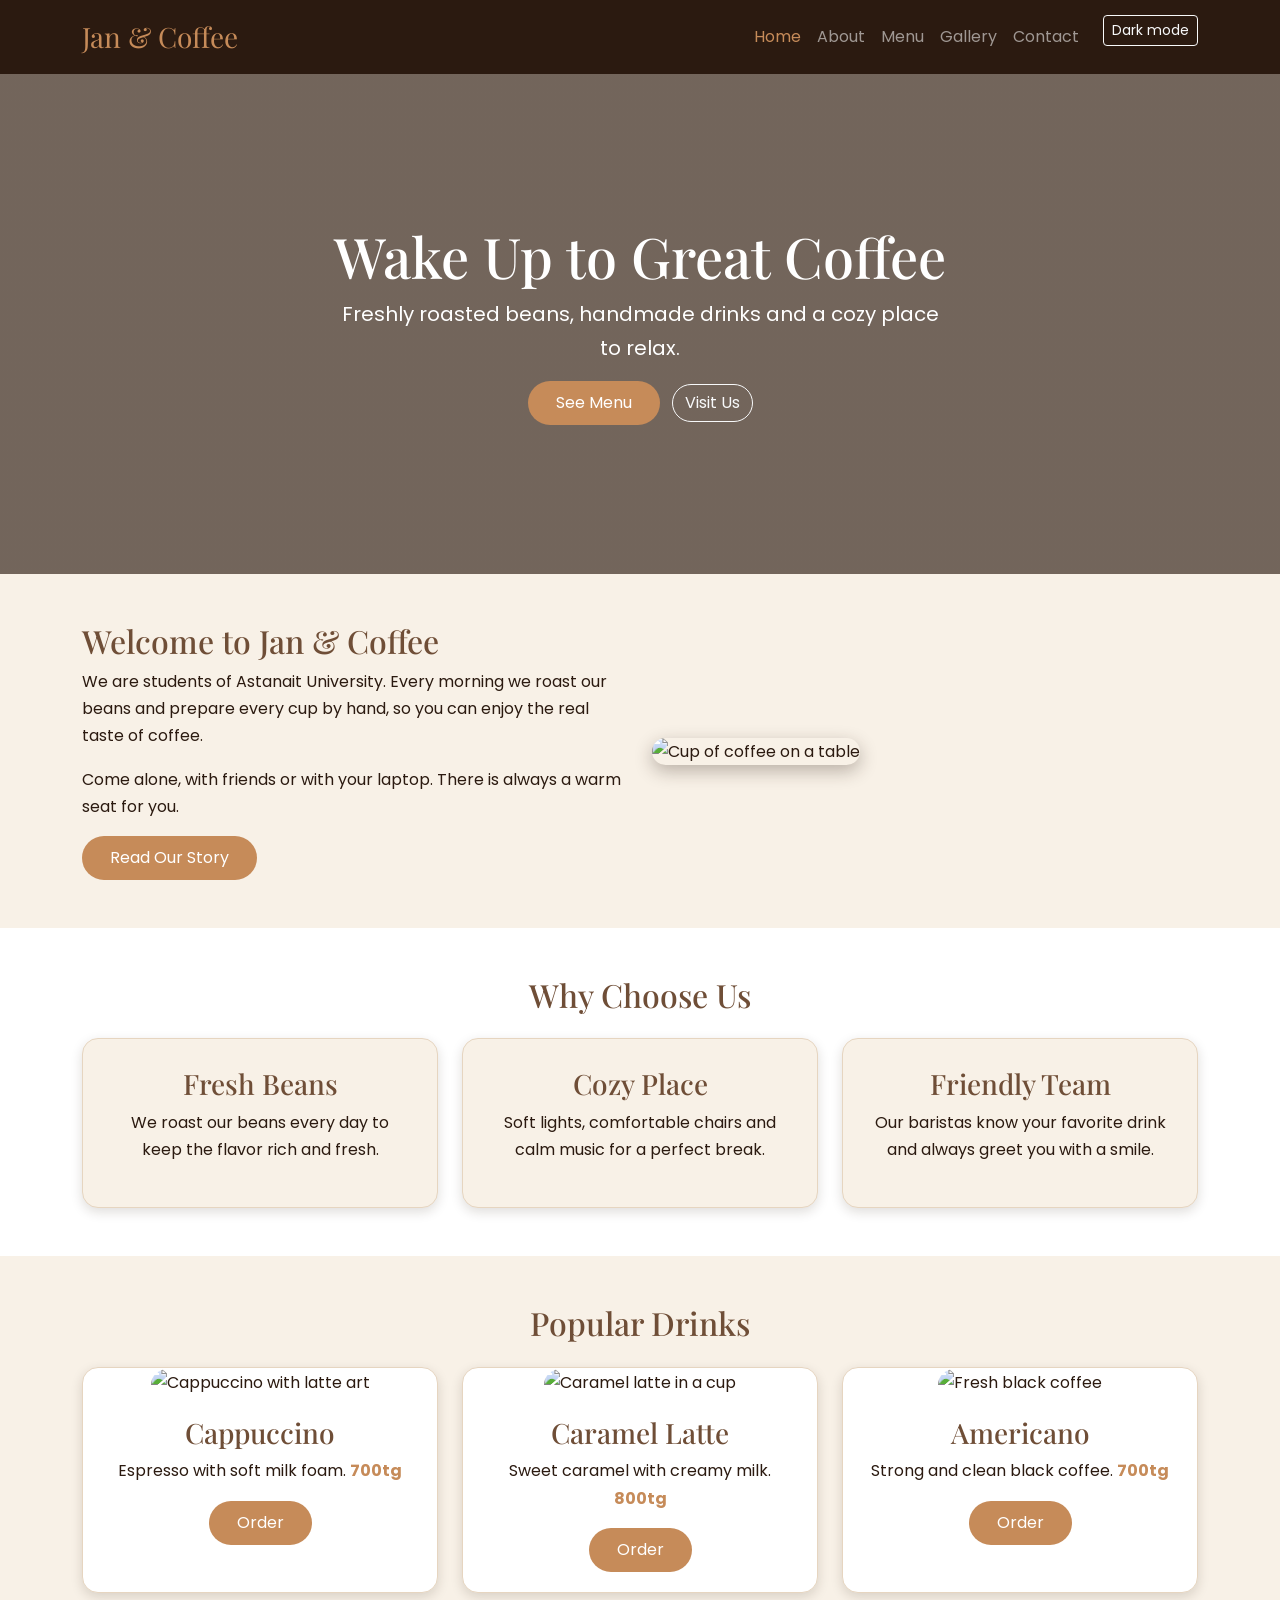
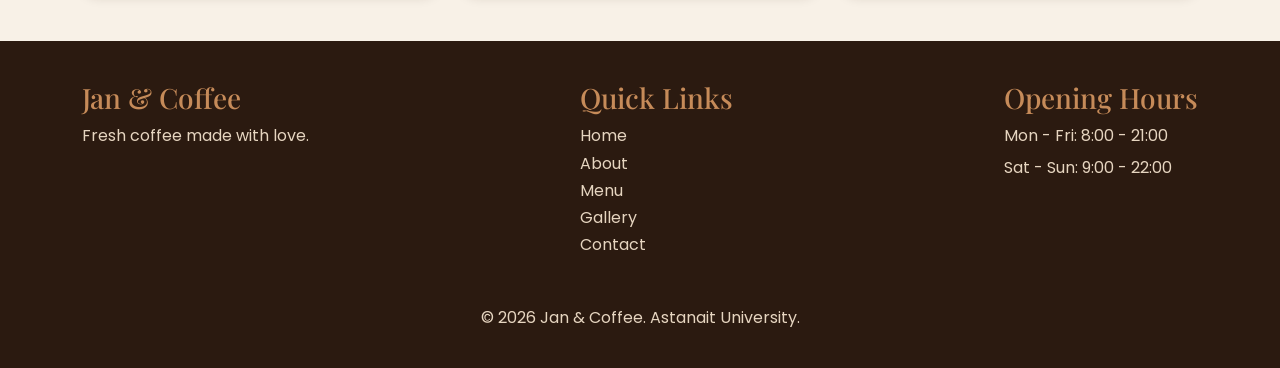
==== index.html @ 210bc70b "Add about page with jQuery Read more" ====
<!DOCTYPE html>
<html lang="en">
<head>
    <meta charset="UTF-8">
    <meta name="viewport" content="width=device-width, initial-scale=1">
    <title>Jan & Coffee | Home</title>
    <link href="https://cdn.jsdelivr.net/npm/bootstrap@5.3.3/dist/css/bootstrap.min.css" rel="stylesheet">
    <link href="https://fonts.googleapis.com/css2?family=Playfair+Display:wght@600;700&family=Poppins:wght@300;400;600&display=swap" rel="stylesheet">
    <link rel="stylesheet" href="css/style.css">
    <link rel="stylesheet" href="css/theme.css">
    <link rel="stylesheet" href="css/home.css">
</head>
<body>
    <header>
        <nav class="navbar navbar-expand-lg sticky-top" data-bs-theme="dark">
            <div class="container">
                <a class="navbar-brand" href="index.html">Jan &amp; Coffee</a>
                <button class="navbar-toggler" type="button" data-bs-toggle="collapse" data-bs-target="#mainMenu" aria-controls="mainMenu" aria-expanded="false" aria-label="Toggle navigation">
                    <span class="navbar-toggler-icon"></span>
                </button>
                <div class="collapse navbar-collapse" id="mainMenu">
                    <ul class="navbar-nav ms-auto">
                        <li class="nav-item"><a class="nav-link active" href="index.html">Home</a></li>
                        <li class="nav-item"><a class="nav-link" href="about.html">About</a></li>
                        <li class="nav-item"><a class="nav-link" href="menu.html">Menu</a></li>
                        <li class="nav-item"><a class="nav-link" href="gallery.html">Gallery</a></li>
                        <li class="nav-item"><a class="nav-link" href="contact.html">Contact</a></li>
                        <li class="nav-item"><button type="button" id="theme-toggle" class="btn btn-sm btn-outline-light ms-lg-3 my-2 my-lg-0" aria-pressed="false">Dark mode</button></li>
                    </ul>
                </div>
            </div>
        </nav>
    </header>

    <main>
        <section id="hero">
            <h1>Wake Up to Great Coffee</h1>
            <p>Freshly roasted beans, handmade drinks and a cozy place to relax.</p>
            <div>
                <a href="menu.html" class="btn btn-coffee rounded-pill me-2">See Menu</a>
                <a href="contact.html" class="btn btn-outline-light rounded-pill">Visit Us</a>
            </div>
        </section>

        <section class="container py-5">
            <div class="row align-items-center g-4">
                <div class="col-md-6">
                    <h2>Welcome to Jan &amp; Coffee</h2>
                    <p>We are students of Astanait University. Every morning we roast our beans and prepare every cup by hand, so you can enjoy the real taste of coffee.</p>
                    <p>Come alone, with friends or with your laptop. There is always a warm seat for you.</p>
                    <a href="about.html" class="btn btn-coffee rounded-pill">Read Our Story</a>
                </div>
                <div class="col-md-6">
                    <img src="https://images.unsplash.com/photo-1495474472287-4d71bcdd2085?auto=format&fit=crop&w=800&q=80" class="photo" alt="Cup of coffee on a table">
                </div>
            </div>
        </section>

        <section class="bg-white py-5">
            <div class="container">
                <h2 class="text-center mb-4">Why Choose Us</h2>
                <div class="features">
                    <article class="card-box">
                        <h3>Fresh Beans</h3>
                        <p>We roast our beans every day to keep the flavor rich and fresh.</p>
                    </article>
                    <article class="card-box">
                        <h3>Cozy Place</h3>
                        <p>Soft lights, comfortable chairs and calm music for a perfect break.</p>
                    </article>
                    <article class="card-box">
                        <h3>Friendly Team</h3>
                        <p>Our baristas know your favorite drink and always greet you with a smile.</p>
                    </article>
                </div>
            </div>
        </section>

        <section class="container py-5">
            <h2 class="text-center mb-4">Popular Drinks</h2>
            <div class="card-row" id="popular-drinks"></div>
        </section>
    </main>
    <footer>
        <div class="container">
            <div class="footer-flex">
                <div>
                    <h3>Jan &amp; Coffee</h3>
                    <p>Fresh coffee made with love.</p>
                </div>
                <div>
                    <h3>Quick Links</h3>
                    <ul class="list-unstyled">
                        <li><a href="index.html">Home</a></li>
                        <li><a href="about.html">About</a></li>
                        <li><a href="menu.html">Menu</a></li>
                        <li><a href="gallery.html">Gallery</a></li>
                        <li><a href="contact.html">Contact</a></li>
                    </ul>
                </div>
                <div>
                    <h3>Opening Hours</h3>
                    <p class="mb-1">Mon - Fri: 8:00 - 21:00</p>
                    <p class="mb-1">Sat - Sun: 9:00 - 22:00</p>
                </div>
            </div>
            <p class="copyright">&copy; 2026 Jan &amp; Coffee. Astanait University.</p>
        </div>
    </footer>
    <script src="https://cdn.jsdelivr.net/npm/jquery@3.7.1/dist/jquery.min.js"></script>
    <script src="https://cdn.jsdelivr.net/npm/bootstrap@5.3.3/dist/js/bootstrap.bundle.min.js"></script>
    <script src="js/storage.js"></script>
    <script src="js/theme.js"></script>
    <script src="js/home-data.js"></script>
    <script src="js/home-jquery.js"></script>
    <script src="js/home.js"></script>
</body>
</html>
---- css/style.css ----
body {
    font-family: 'Poppins', sans-serif;
    background-color: #f8f1e7;
    color: #2b1a10;
    line-height: 1.7;
}

h1,
h2,
h3 {
    font-family: 'Playfair Display', serif;
    color: #6f4e37;
}


.navbar {
    background-color: #2b1a10;
}

.navbar-brand,
.navbar-brand:hover {
    font-family: 'Playfair Display', serif;
    font-size: 28px;
    color: #c68b59;
}

.navbar-nav .nav-link:hover,
.navbar-nav .nav-link.active {
    color: #c68b59;
}


.btn-coffee {
    background-color: #c68b59;
    color: white;
    padding: 10px 28px;
    border: none;
}

.btn-coffee:hover {
    background-color: #6f4e37;
    color: white;
}

#hero {
    background-image: linear-gradient(rgba(43, 26, 16, 0.65), rgba(43, 26, 16, 0.65)), url('https://images.unsplash.com/photo-1442512595331-e89e73853f31?auto=format&fit=crop&w=1600&q=80');
    background-size: cover;
    background-position: center;
    min-height: 500px;
    padding: 20px;
    display: flex;
    flex-direction: column;
    justify-content: center;
    align-items: center;
    text-align: center;
    color: white;
}

#hero h1 {
    font-size: 56px;
    color: white;
}

#hero p {
    font-size: 20px;
    max-width: 600px;
}


.photo {
    max-width: 100%;
    border-radius: 16px;
    box-shadow: 0 6px 18px rgba(43, 26, 16, 0.3);
}


.card-box,
.drink-card,
.info-box {
    border: 1px solid #e6d5c0;
    border-radius: 16px;
    box-shadow: 0 4px 12px rgba(43, 26, 16, 0.15);
}

.card-box,
.info-box {
    padding: 28px;
    text-align: center;
}

.card-box {
    background-color: #f8f1e7;
}

.info-box {
    background-color: white;
}

.card-box:hover,
.drink-card:hover,
.info-box:hover {
    box-shadow: 0 10px 25px rgba(43, 26, 16, 0.35);
}

.price {
    color: #c68b59;
    font-weight: bold;
}


.features {
    display: grid;
    grid-template-columns: repeat(3, 1fr);
    gap: 24px;
}


.card-row {
    display: flex;
    gap: 24px;
}

.drink-card {
    flex: 1;
    background-color: white;
    text-align: center;
}

.drink-card img {
    width: 100%;
    height: 220px;
    object-fit: cover;
    border-radius: 16px 16px 0 0;
}

.drink-text {
    padding: 20px;
}


footer {
    background-color: #2b1a10;
    color: #e6d5c0;
    padding: 40px 0 20px;
}

.footer-flex {
    display: flex;
    justify-content: space-between;
    gap: 30px;
}

footer h3 {
    color: #c68b59;
}

footer a {
    color: #e6d5c0;
    text-decoration: none;
}

footer a:hover {
    color: #c68b59;
}

.copyright {
    text-align: center;
    margin-top: 30px;
}

@media (max-width: 992px) {
    .features {
        grid-template-columns: repeat(2, 1fr);
    }

    #hero h1 {
        font-size: 44px;
    }
}

@media (max-width: 576px) {
    .features {
        grid-template-columns: 1fr;
    }

    .card-row,
    .footer-flex {
        flex-direction: column;
    }

    #hero h1 {
        font-size: 34px;
    }
}


.page-header {
    background-image: linear-gradient(#2b1a10, #6f4e37);
    color: white;
    text-align: center;
    padding: 60px 20px;
}

.page-header h1 {
    font-size: 44px;
    color: white;
}


@media (max-width: 576px) {
    .page-header h1 {
        font-size: 32px;
    }
}

#menu-title {
    text-align: center;
    margin-bottom: 30px;
}

table {
    width: 100%;
    border-collapse: collapse;
    background-color: white;
}

th,
td {
    border: 1px solid #d9c3a5;
    padding: 12px;
    text-align: center;
}

th {
    background-color: #2b1a10;
    color: white;
}

tr:nth-child(even) {
    background-color: #f3e6d6;
}

tr.highlight-row {
    background-color: #c68b59;
    color: white;
}


.gallery {
    display: grid;
    grid-template-columns: repeat(3, 1fr);
    gap: 20px;
}

.gallery figure {
    position: relative;
    margin: 0;
    overflow: hidden;
    border-radius: 16px;
}

.gallery img {
    width: 100%;
    height: 260px;
    object-fit: cover;
    transition: transform 0.4s;
}

.gallery figure:hover img {
    transform: scale(1.1);
}

.gallery figcaption {
    position: absolute;
    bottom: 0;
    left: 0;
    width: 100%;
    padding: 12px;
    background-color: rgba(43, 26, 16, 0.8);
    color: white;
    text-align: center;
    border-radius: 0 0 16px 16px;
    opacity: 0;
}

.gallery figure:hover figcaption {
    opacity: 1;
}


@media (max-width: 992px) {
    .gallery {
        grid-template-columns: repeat(2, 1fr);
    }
}

@media (max-width: 576px) {
    .gallery {
        grid-template-columns: 1fr;
    }
}


.info-row {
    display: flex;
    gap: 20px;
    margin-bottom: 40px;
}

.info-box {
    flex: 1;
}


#contact-form {
    max-width: 600px;
    margin: 0 auto;
    padding: 30px;
    background-color: white;
    border-radius: 16px;
    box-shadow: 0 4px 12px rgba(43, 26, 16, 0.15);
}

#contact-form label,
.question {
    font-weight: bold;
}

.field {
    width: 100%;
    margin-top: 5px;
    margin-bottom: 15px;
    padding: 10px;
    border: 1px solid #c9b8a4;
    border-radius: 8px;
    box-sizing: border-box;
}

@media (max-width: 576px) {
    .info-row {
        flex-direction: column;
    }

    #contact-form {
        padding: 20px;
    }
}
---- css/theme.css ----
.dark-theme {
    background-color: #1c120b;
    color: #f0e4d4;
}

.dark-theme h1,
.dark-theme h2,
.dark-theme h3 {
    color: #e0b48a;
}

.dark-theme .page-header h1 {
    color: white;
}

.dark-theme .bg-white {
    background-color: #2b1a10 !important;
}

.dark-theme .card-box {
    background-color: #2b1a10;
    border-color: #5a4331;
}

.dark-theme .field {
    background-color: #1c120b;
    color: #f0e4d4;
    border-color: #5a4331;
}

.dark-theme footer {
    background-color: #120a05;
}
---- css/home.css ----
.dark-theme .drink-card {
    background-color: #2b1a10;
    border-color: #5a4331;
}
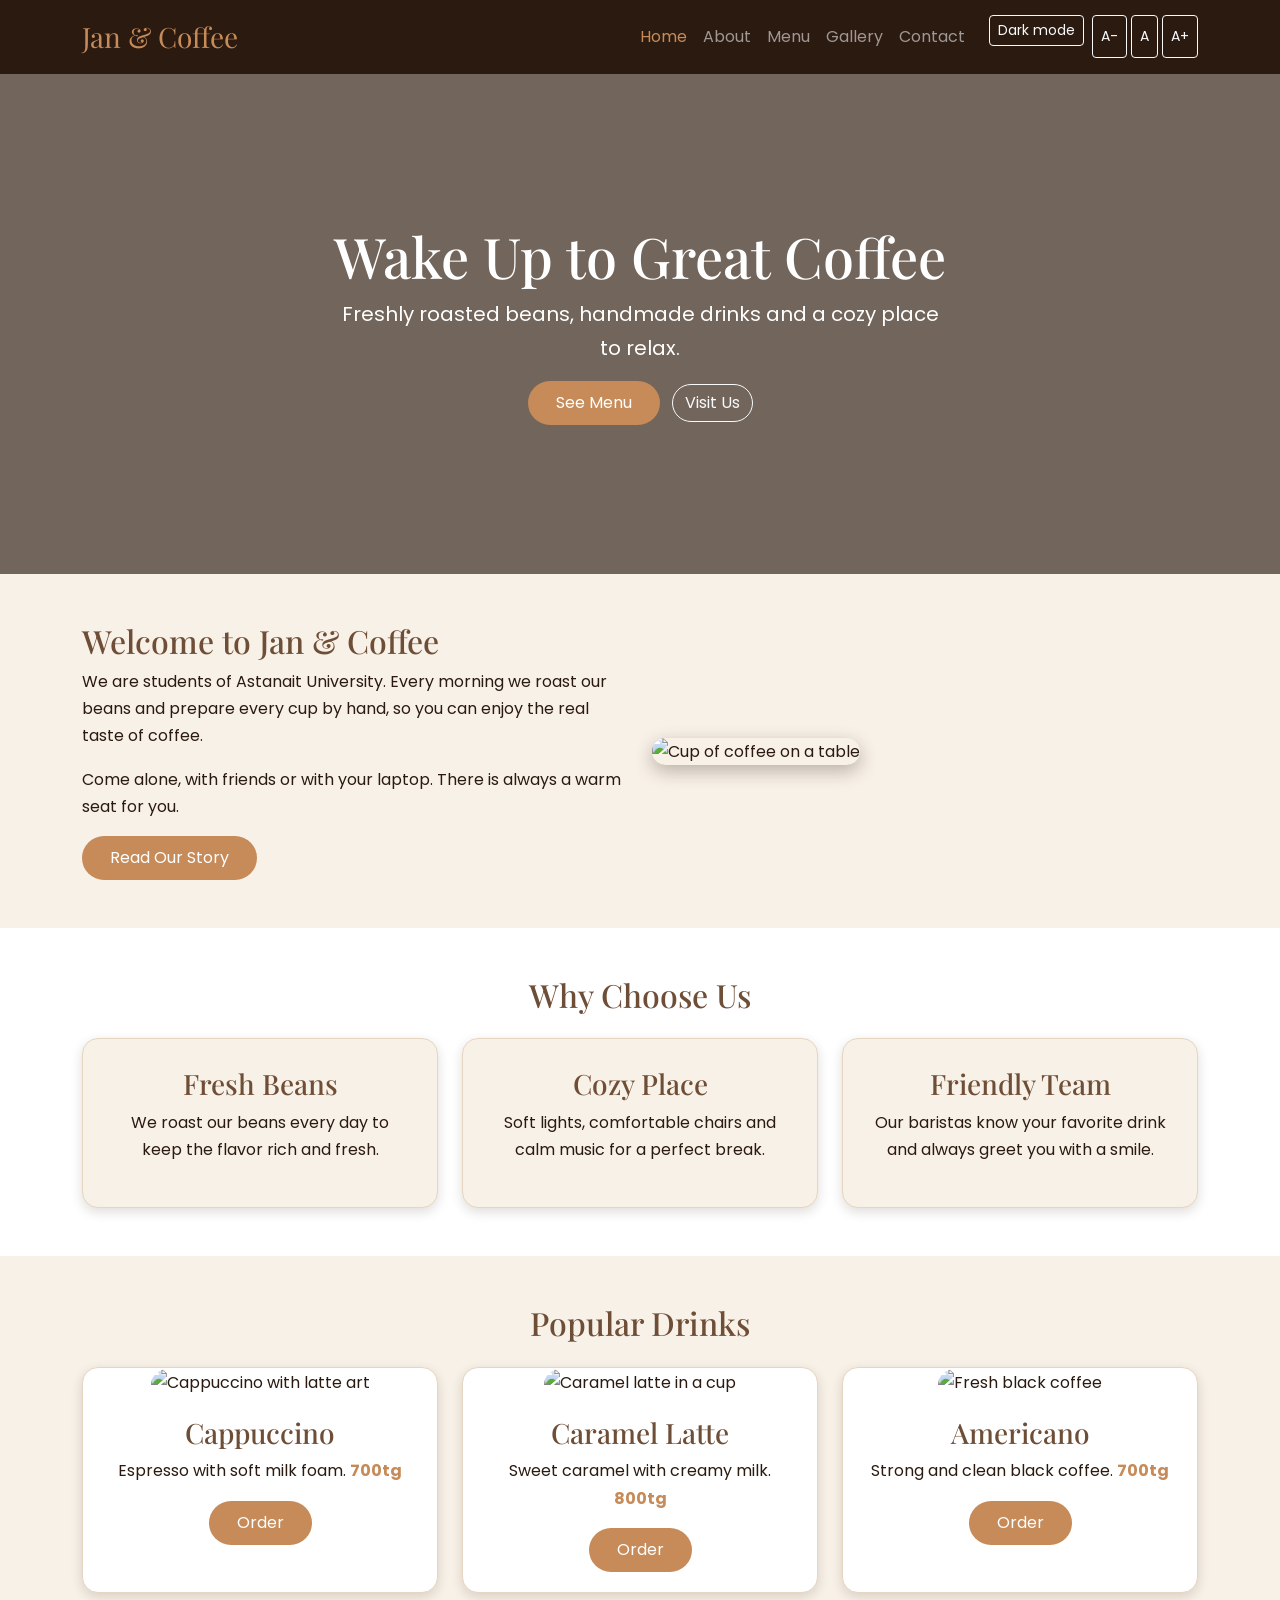
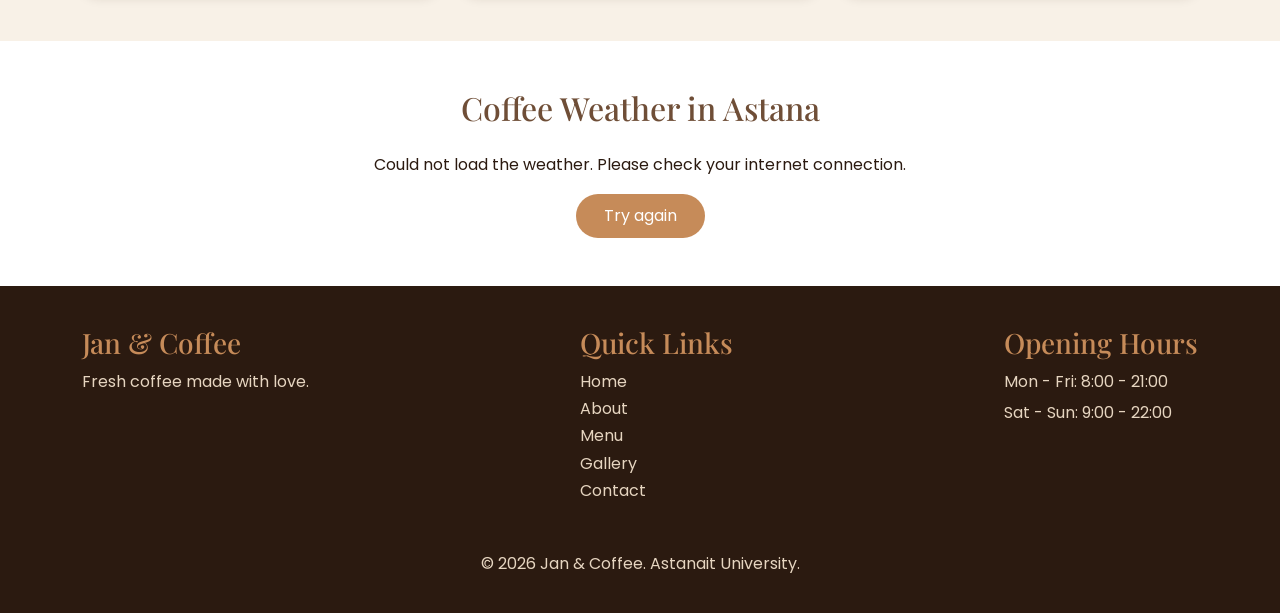
==== commit 04b48a68: "Add Sultanali's Home weather forecast and update Home and About" ====
--- a/index.html
+++ b/index.html
@@ -26,6 +26,11 @@
                         <li class="nav-item"><a class="nav-link" href="gallery.html">Gallery</a></li>
                         <li class="nav-item"><a class="nav-link" href="contact.html">Contact</a></li>
                         <li class="nav-item"><button type="button" id="theme-toggle" class="btn btn-sm btn-outline-light ms-lg-3 my-2 my-lg-0" aria-pressed="false">Dark mode</button></li>
+                        <li class="nav-item font-controls ms-lg-2 my-2 my-lg-0">
+                            <button type="button" id="font-decrease" class="btn btn-sm btn-outline-light" aria-label="Decrease font size">A-</button>
+                            <button type="button" id="font-reset" class="btn btn-sm btn-outline-light" aria-label="Reset font size">A</button>
+                            <button type="button" id="font-increase" class="btn btn-sm btn-outline-light" aria-label="Increase font size">A+</button>
+                        </li>
                     </ul>
                 </div>
             </div>
@@ -80,6 +85,27 @@
             <h2 class="text-center mb-4">Popular Drinks</h2>
             <div class="card-row" id="popular-drinks"></div>
         </section>
+
+        <section class="bg-white py-5">
+            <div class="container">
+                <h2 class="text-center mb-4">Coffee Weather in Astana</h2>
+                <p id="weather-loading" class="text-center" role="status">Loading weather...</p>
+                <div id="weather-error" class="text-center d-none" role="alert">
+                    <p>Could not load the weather. Please check your internet connection.</p>
+                    <button type="button" id="weather-retry" class="btn btn-coffee rounded-pill">Try again</button>
+                </div>
+                <p id="weather-empty" class="text-center d-none">No weather data is available now.</p>
+                <div id="weather-content" class="d-none">
+                    <div class="weather-now">
+                        <p class="weather-temp" id="weather-temp"></p>
+                        <p id="weather-description"></p>
+                        <p id="weather-advice"></p>
+                        <a id="weather-link" href="menu.html" class="btn btn-coffee rounded-pill">See drinks</a>
+                    </div>
+                    <div id="forecast-list" class="forecast-list"></div>
+                </div>
+            </div>
+        </section>
     </main>
     <footer>
         <div class="container">
@@ -111,8 +137,11 @@
     <script src="https://cdn.jsdelivr.net/npm/bootstrap@5.3.3/dist/js/bootstrap.bundle.min.js"></script>
     <script src="js/storage.js"></script>
     <script src="js/theme.js"></script>
+    <script src="js/accessibility.js"></script>
     <script src="js/home-data.js"></script>
     <script src="js/home-jquery.js"></script>
     <script src="js/home.js"></script>
+    <script src="js/weather-api.js"></script>
+    <script src="js/weather.js"></script>
 </body>
 </html>
--- a/css/theme.css
+++ b/css/theme.css
@@ -31,3 +31,68 @@
 .dark-theme footer {
     background-color: #120a05;
 }
+
+.font-controls {
+    display: flex;
+    gap: 4px;
+}
+
+.action-button {
+    background-color: white;
+    color: #6f4e37;
+    border: 1px solid #6f4e37;
+    border-radius: 8px;
+    padding: 4px 12px;
+    white-space: nowrap;
+}
+
+.action-button:hover {
+    background-color: #6f4e37;
+    color: white;
+}
+
+.action-button:disabled {
+    opacity: 0.5;
+    cursor: not-allowed;
+}
+
+.action-button:disabled:hover {
+    background-color: white;
+    color: #6f4e37;
+}
+
+.btn-coffee:disabled {
+    background-color: #c68b59;
+    color: white;
+    opacity: 0.5;
+}
+
+.panel {
+    height: 100%;
+    padding: 24px;
+    background-color: white;
+    border: 1px solid #e6d5c0;
+    border-radius: 16px;
+    box-shadow: 0 4px 12px rgba(43, 26, 16, 0.15);
+}
+
+.panel label {
+    display: block;
+    font-weight: bold;
+}
+
+.dark-theme .panel {
+    background-color: #2b1a10;
+    border-color: #5a4331;
+}
+
+.dark-theme .action-button {
+    background-color: #2b1a10;
+    color: #e0b48a;
+    border-color: #e0b48a;
+}
+
+.dark-theme .action-button:hover {
+    background-color: #e0b48a;
+    color: #1c120b;
+}
--- a/css/home.css
+++ b/css/home.css
@@ -2,3 +2,42 @@
     background-color: #2b1a10;
     border-color: #5a4331;
 }
+
+.weather-now {
+    margin-bottom: 30px;
+    text-align: center;
+}
+
+.weather-temp {
+    margin: 0;
+    font-size: 56px;
+    font-weight: bold;
+    color: #6f4e37;
+}
+
+.forecast-list {
+    display: grid;
+    grid-template-columns: repeat(auto-fit, minmax(140px, 1fr));
+    gap: 16px;
+}
+
+.forecast-day {
+    padding: 16px;
+    background-color: #f8f1e7;
+    border: 1px solid #e6d5c0;
+    border-radius: 16px;
+    text-align: center;
+}
+
+.forecast-day h3 {
+    font-size: 18px;
+}
+
+.dark-theme .weather-temp {
+    color: #e0b48a;
+}
+
+.dark-theme .forecast-day {
+    background-color: #2b1a10;
+    border-color: #5a4331;
+}
